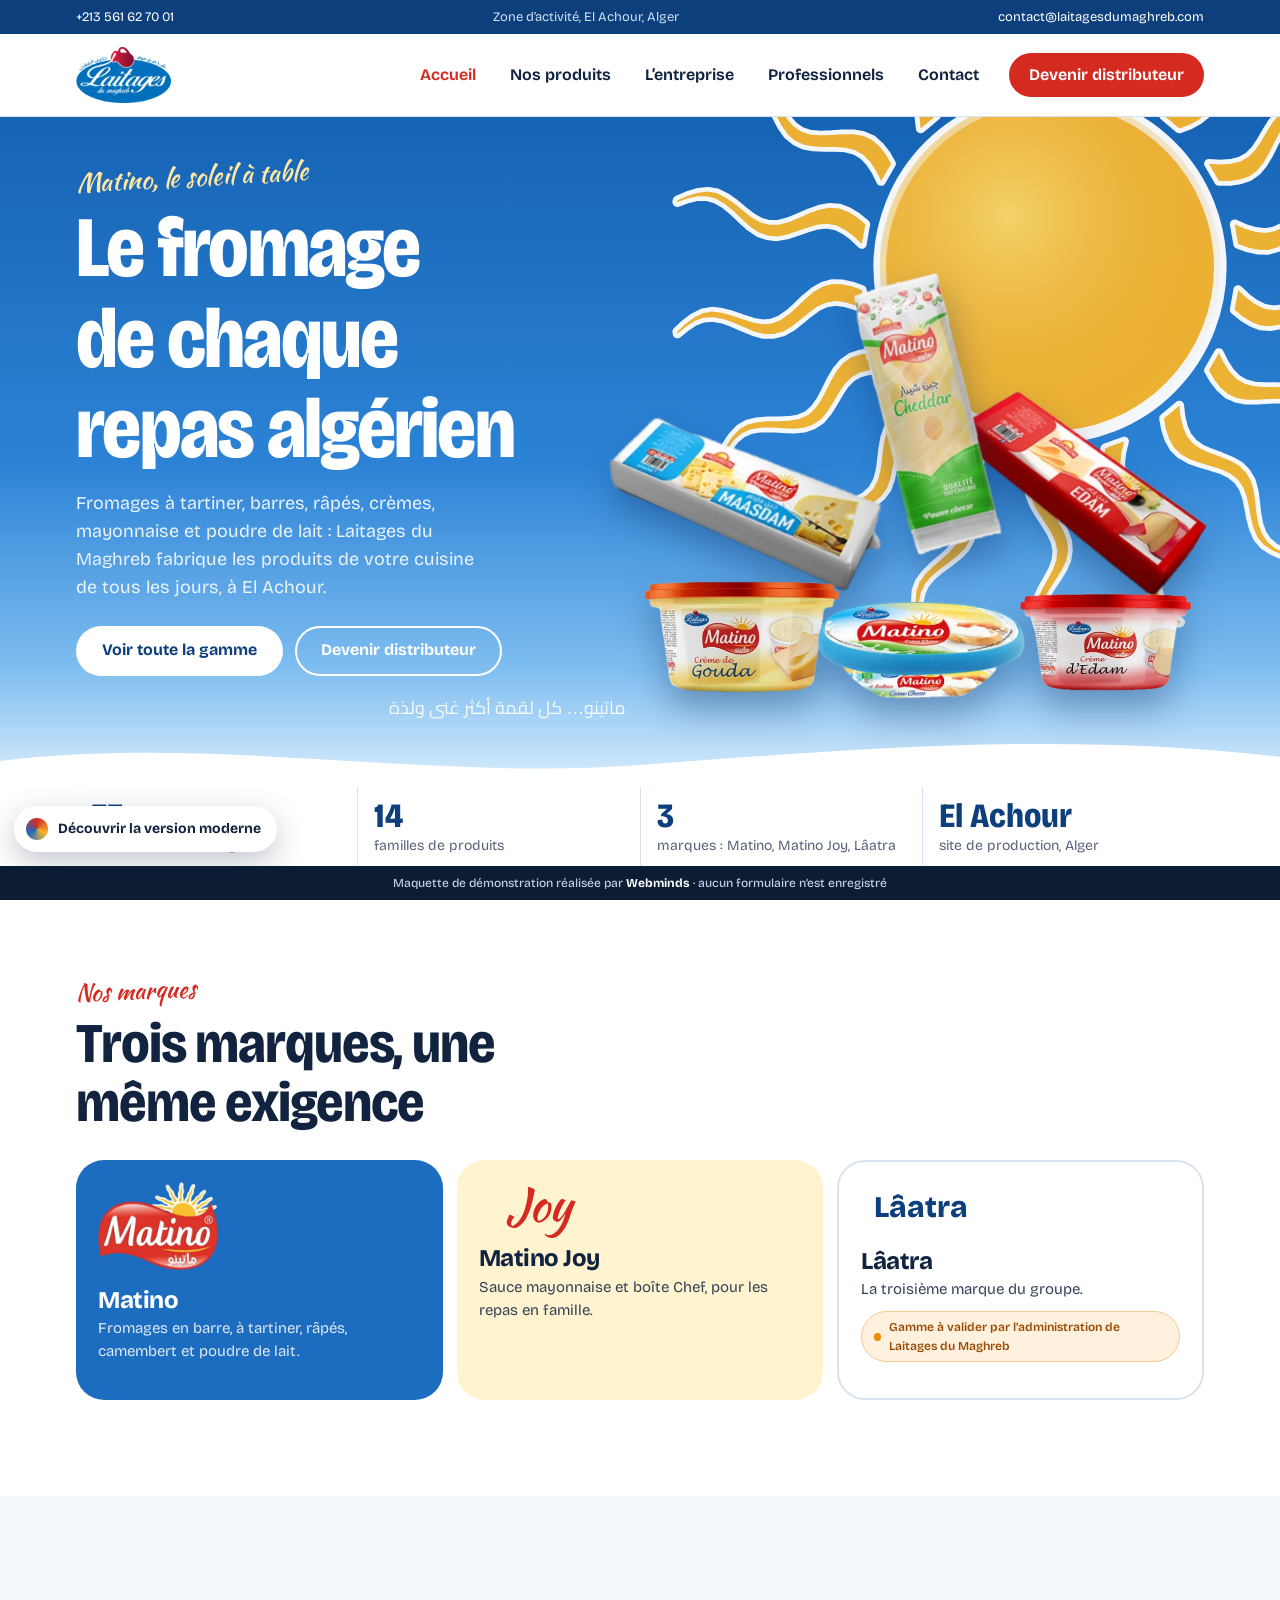
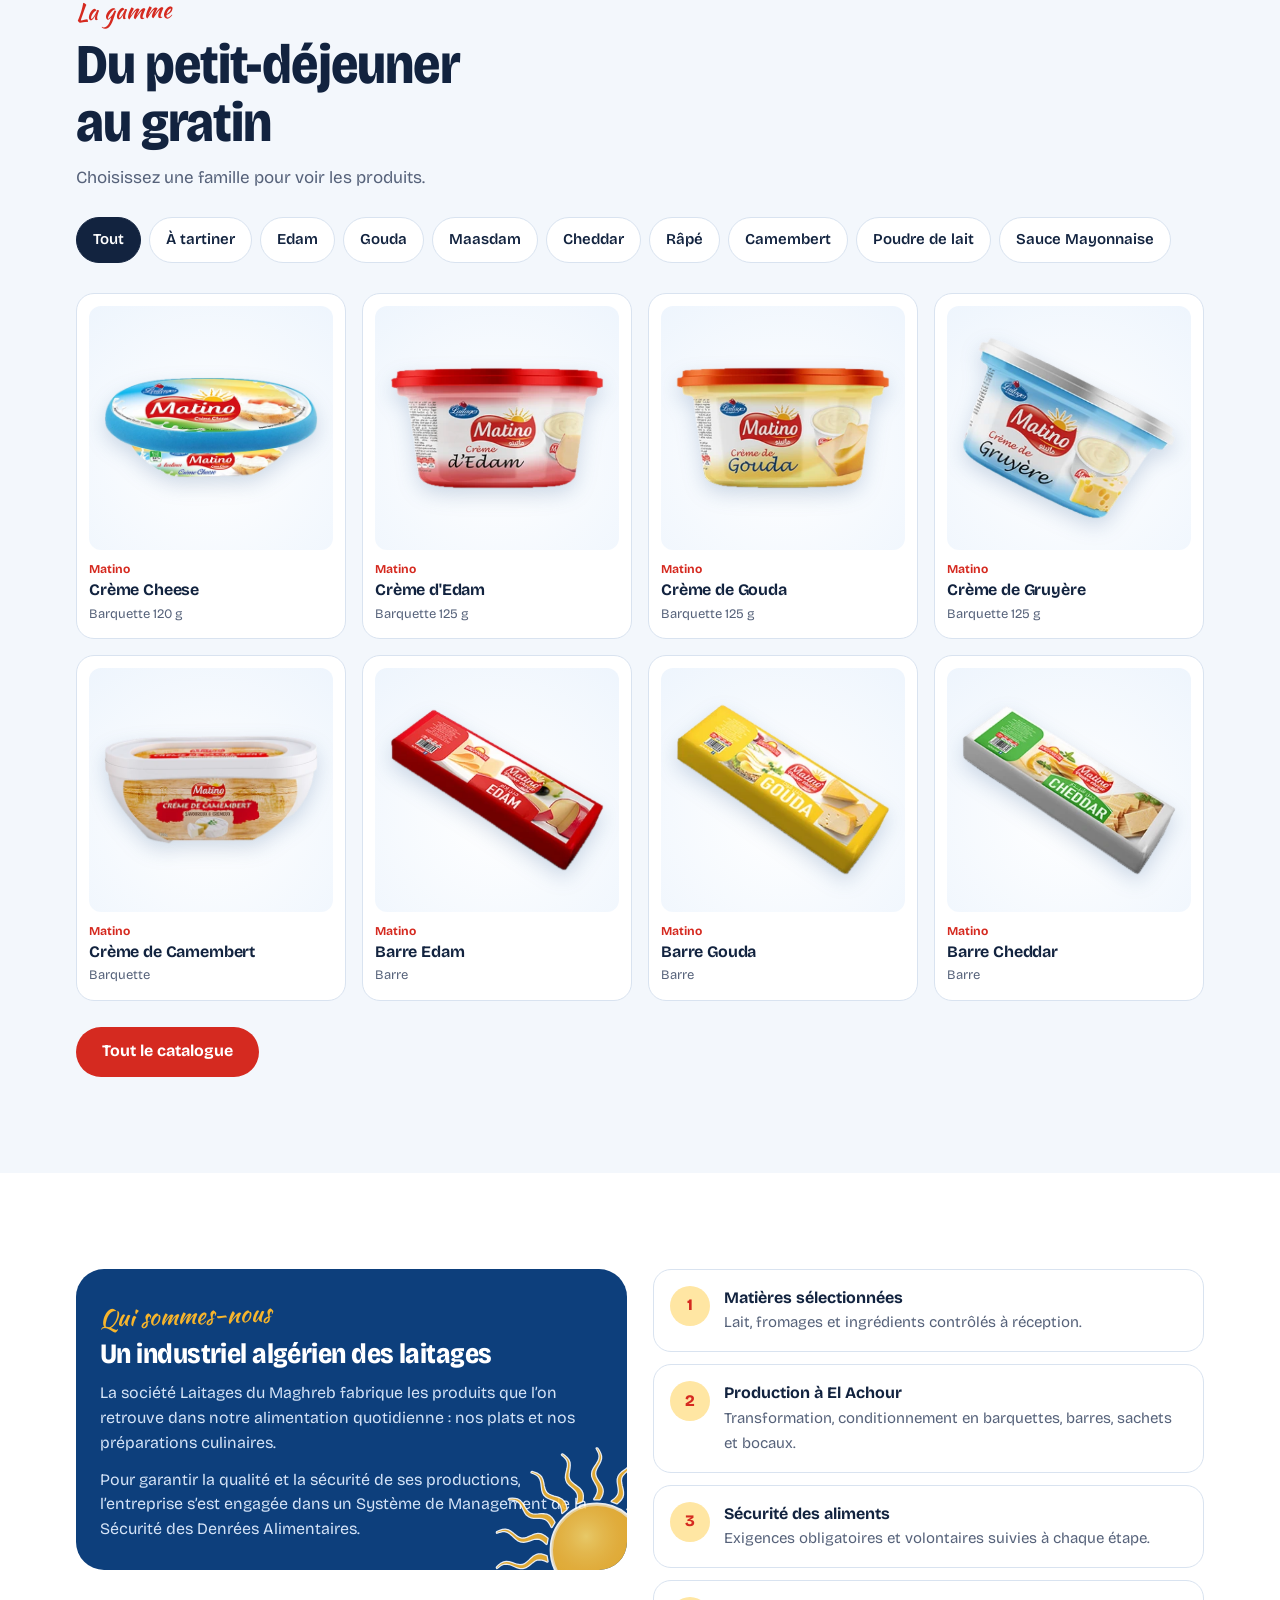
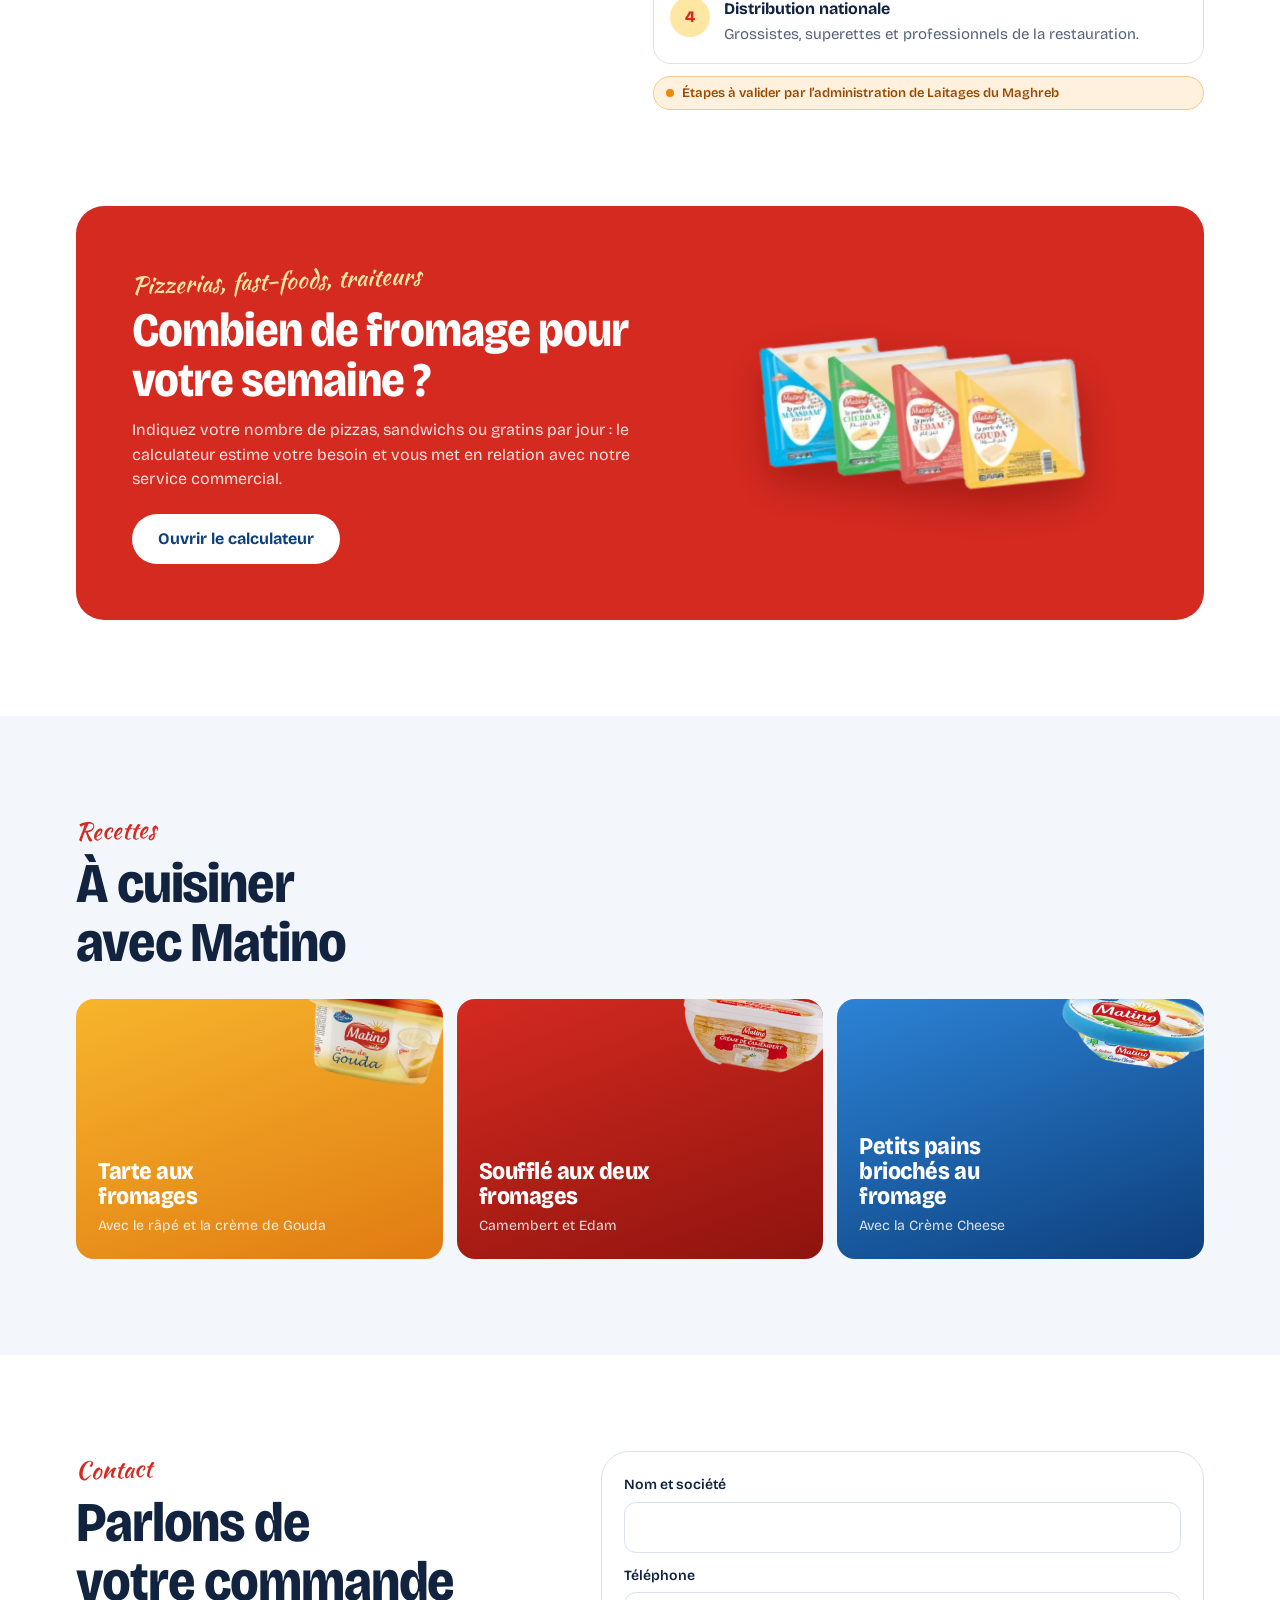
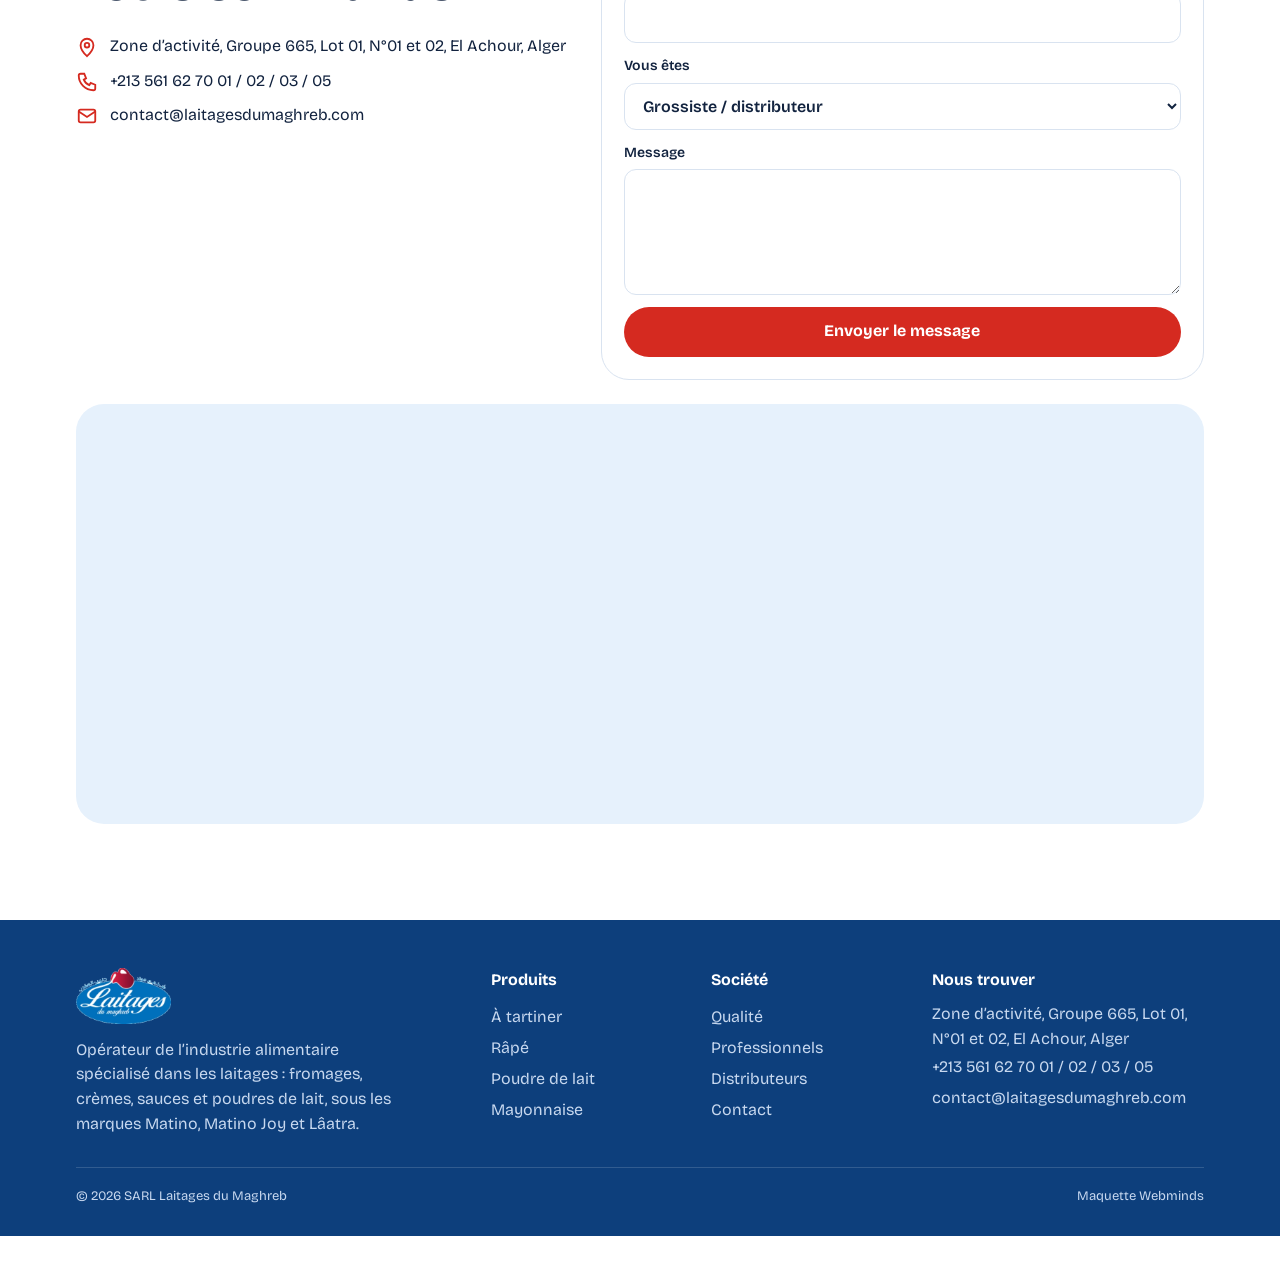
==== index.html @ 7977e9b6 "Maquette Laitages du Maghreb : version corporate (5 pages) et version moderne (pizza interactive)" ====
<!doctype html>
<html lang="fr" data-version="corporate" data-base="">
<head>
<meta charset="utf-8">
<meta name="viewport" content="width=device-width, initial-scale=1, viewport-fit=cover">
<meta name="robots" content="noindex, nofollow">
<title>Laitages du Maghreb · Fromages et laitages Matino</title>
<meta name="description" content="Laitages du Maghreb, fabricant algérien de fromages, crèmes, sauces et poudres de lait sous les marques Matino et Matino Joy.">
<link rel="icon" href="img/logo-laitages.webp">
<link rel="preload" href="fonts/bricolage.woff2" as="font" type="font/woff2" crossorigin>
<link rel="stylesheet" href="css/style.css">
</head>
<body>
<div class="ldm-top"><div class="ldm-wrap"><a href="tel:+213561627001">+213 561 62 70 01</a><span class="hide-s">Zone d’activité, El Achour, Alger</span><a href="mailto:contact@laitagesdumaghreb.com">contact@laitagesdumaghreb.com</a></div></div>
<header class="ldm-head"><div class="ldm-wrap">
<a class="ldm-logo" href="index.html" aria-label="Laitages du Maghreb, accueil"><img src="img/logo-laitages.webp" alt="Laitages du Maghreb" width="270" height="160"></a>
<nav class="ldm-nav" data-nav aria-label="Navigation principale">
<a href="index.html">Accueil</a><a href="produits.html">Nos produits</a><a href="index.html#qualite">L’entreprise</a><a href="professionnels.html">Professionnels</a><a href="contact.html">Contact</a>
<a class="ldm-btn ldm-btn--red" href="professionnels.html#distributeur">Devenir distributeur</a>
</nav>
<button class="ldm-burger" data-burger aria-label="Menu" aria-expanded="false"><span></span></button>
</div></header>
<main>

<section class="ldm-hero">
<img class="ldm-hero-sun" src="img/sun.svg" alt="" aria-hidden="true">
<div class="ldm-wrap">
<div>
<span class="ldm-hero-kicker">Matino, le soleil à table</span>
<h1>Le fromage de chaque repas algérien</h1>
<p class="ldm-hero-lead">Fromages à tartiner, barres, râpés, crèmes, mayonnaise et poudre de lait : Laitages du Maghreb fabrique les produits de votre cuisine de tous les jours, à El Achour.</p>
<div class="ldm-hero-ctas"><a class="ldm-btn ldm-btn--white" href="produits.html">Voir toute la gamme</a><a class="ldm-btn ldm-btn--ghost" href="professionnels.html#distributeur">Devenir distributeur</a></div>
<p class="ldm-hero-ar ar">ماتينو… كل لقمة أكثر غنى ولذة</p>
</div>
<div class="ldm-stage" aria-hidden="true">
<img class="s1" src="img/p/barre-maasdam.webp" alt="">
<img class="s2" src="img/p/barre-edam.webp" alt="">
<img class="s6" src="img/p/cheddar-pm.webp" alt="">
<img class="s3" src="img/p/creme-gouda.webp" alt="">
<img class="s4" src="img/p/creme-cheese.webp" alt="">
<img class="s5" src="img/p/creme-edam.webp" alt="">
</div>
</div>
<svg class="ldm-hero-wave" viewBox="0 0 1440 46" preserveAspectRatio="none" aria-hidden="true"><path d="M0 46V20C240 -6 480 40 720 24s480-34 720-8v30z" fill="#fff"/></svg>
</section>

<section class="ldm-wrap">
<div class="ldm-facts">
<div><b>73</b><span>références au catalogue</span></div>
<div><b>14</b><span>familles de produits</span></div>
<div><b>3</b><span>marques : Matino, Matino Joy, Lâatra</span></div>
<div><b>El Achour</b><span>site de production, Alger</span></div>
</div>
</section>

<section class="ldm-sec">
<div class="ldm-wrap">
<span class="ldm-sig">Nos marques</span>
<h2 class="ldm-h2">Trois marques, une même exigence</h2>
<div class="ldm-brands">
<a class="ldm-brand ldm-brand--matino" href="produits.html?b=Matino"><img src="img/logo-matino.webp" alt="Matino"><div><h3>Matino</h3><p>Fromages en barre, à tartiner, râpés, camembert et poudre de lait.</p></div></a>
<a class="ldm-brand ldm-brand--joy" href="produits.html?b=Matino Joy"><span class="joy">Joy</span><div><h3>Matino Joy</h3><p>Sauce mayonnaise et boîte Chef, pour les repas en famille.</p></div></a>
<a class="ldm-brand ldm-brand--laatra" href="produits.html"><span class="la">Lâatra</span><div><h3>Lâatra</h3><p>La troisième marque du groupe.</p><span class="ldm-tovalidate">Gamme à valider par l’administration de Laitages du Maghreb</span></div></a>
</div>
</div>
</section>

<section class="ldm-sec ldm-sec--wash">
<div class="ldm-wrap">
<span class="ldm-sig">La gamme</span>
<h2 class="ldm-h2">Du petit-déjeuner au gratin</h2>
<p class="ldm-sub">Choisissez une famille pour voir les produits.</p>
<div class="ldm-chips" id="homeChips" role="group" aria-label="Familles"></div>
<div class="ldm-grid" id="homeGrid"></div>
<p style="margin-top:26px"><a class="ldm-btn ldm-btn--red" href="produits.html">Tout le catalogue</a></p>
</div>
</section>

<section class="ldm-sec" id="qualite">
<div class="ldm-wrap ldm-quality">
<div class="ldm-quality-card">
<img class="sun" src="img/sun.svg" alt="" aria-hidden="true">
<span class="ldm-sig" style="color:var(--sun)">Qui sommes-nous</span>
<h3>Un industriel algérien des laitages</h3>
<p>La société Laitages du Maghreb fabrique les produits que l’on retrouve dans notre alimentation quotidienne : nos plats et nos préparations culinaires.</p>
<p>Pour garantir la qualité et la sécurité de ses productions, l’entreprise s’est engagée dans un Système de Management de la Sécurité des Denrées Alimentaires.</p>
</div>
<div class="ldm-steps">
<div class="ldm-step"><i>1</i><div><b>Matières sélectionnées</b><span>Lait, fromages et ingrédients contrôlés à réception.</span></div></div>
<div class="ldm-step"><i>2</i><div><b>Production à El Achour</b><span>Transformation, conditionnement en barquettes, barres, sachets et bocaux.</span></div></div>
<div class="ldm-step"><i>3</i><div><b>Sécurité des aliments</b><span>Exigences obligatoires et volontaires suivies à chaque étape.</span></div></div>
<div class="ldm-step"><i>4</i><div><b>Distribution nationale</b><span>Grossistes, superettes et professionnels de la restauration.</span></div></div>
<span class="ldm-tovalidate">Étapes à valider par l’administration de Laitages du Maghreb</span>
</div>
</div>
</section>

<section class="ldm-sec" style="padding-top:0">
<div class="ldm-wrap">
<div class="ldm-pro">
<div>
<span class="ldm-sig" style="color:var(--sun-soft)">Pizzerias, fast-foods, traiteurs</span>
<h2>Combien de fromage pour votre semaine ?</h2>
<p style="margin-top:12px">Indiquez votre nombre de pizzas, sandwichs ou gratins par jour : le calculateur estime votre besoin et vous met en relation avec notre service commercial.</p>
<p style="margin-top:22px"><a class="ldm-btn ldm-btn--white" href="professionnels.html">Ouvrir le calculateur</a></p>
</div>
<img class="ldm-pro-img" src="img/p/barres-pack.webp" alt="Barres de fromage Matino Edam, Maasdam, Gouda, Cheddar">
</div>
</div>
</section>

<section class="ldm-sec ldm-sec--wash">
<div class="ldm-wrap">
<span class="ldm-sig">Recettes</span>
<h2 class="ldm-h2">À cuisiner avec Matino</h2>
<div class="ldm-recipes">
<a class="ldm-recipe" href="produits.html?f=Râpé"><img src="img/p/creme-gouda.webp" alt=""><h3>Tarte aux fromages</h3><span>Avec le râpé et la crème de Gouda</span></a>
<a class="ldm-recipe" href="produits.html?f=Camembert"><img src="img/p/camembert.webp" alt=""><h3>Soufflé aux deux fromages</h3><span>Camembert et Edam</span></a>
<a class="ldm-recipe" href="produits.html?f=À tartiner"><img src="img/p/creme-cheese.webp" alt=""><h3>Petits pains briochés au fromage</h3><span>Avec la Crème Cheese</span></a>
</div>
</div>
</section>

<section class="ldm-sec">
<div class="ldm-wrap ldm-contact">
<div>
<span class="ldm-sig">Contact</span>
<h2 class="ldm-h2">Parlons de votre commande</h2>
<div class="ldm-info" style="margin-top:22px">
<p><svg viewBox="0 0 24 24" fill="none" stroke="currentColor" stroke-width="2"><path d="M12 22s7-6.5 7-12a7 7 0 0 0-14 0c0 5.5 7 12 7 12z"/><circle cx="12" cy="10" r="2.5"/></svg>Zone d’activité, Groupe 665, Lot 01, N°01 et 02, El Achour, Alger</p>
<a href="tel:+213561627001"><svg viewBox="0 0 24 24" fill="none" stroke="currentColor" stroke-width="2"><path d="M5 3h4l2 5-2.5 1.5a11 11 0 0 0 6 6L16 13l5 2v4a2 2 0 0 1-2 2A16 16 0 0 1 3 5a2 2 0 0 1 2-2"/></svg>+213 561 62 70 01 / 02 / 03 / 05</a>
<a href="mailto:contact@laitagesdumaghreb.com"><svg viewBox="0 0 24 24" fill="none" stroke="currentColor" stroke-width="2"><rect x="3" y="5" width="18" height="14" rx="2"/><path d="m3 7 9 6 9-6"/></svg>contact@laitagesdumaghreb.com</a>
</div>
</div>
<form class="ldm-form" data-fake>
<label>Nom et société<input required name="n" autocomplete="name"></label>
<label>Téléphone<input required name="t" type="tel" inputmode="tel"></label>
<label>Vous êtes<select name="p"><option>Grossiste / distributeur</option><option>Restaurant, pizzeria, traiteur</option><option>Superette</option><option>Particulier</option></select></label>
<label>Message<textarea name="m" rows="4"></textarea></label>
<button class="ldm-btn ldm-btn--red" type="submit">Envoyer le message</button>
</form>
</div>
<div class="ldm-wrap"><iframe class="ldm-map" title="Carte : Laitages du Maghreb, El Achour" loading="lazy" src="https://maps.google.com/maps?q=SARL%20Laitage%20du%20Maghreb%20El%20Achour&t=m&z=15&output=embed"></iframe></div>
</section>
</main>
<footer class="ldm-foot"><div class="ldm-wrap">
<div class="ldm-foot-grid">
<div><img src="img/logo-laitages.webp" alt="Laitages du Maghreb"><p style="margin-top:14px;max-width:34ch">Opérateur de l’industrie alimentaire spécialisé dans les laitages : fromages, crèmes, sauces et poudres de lait, sous les marques Matino, Matino Joy et Lâatra.</p></div>
<div><h4>Produits</h4><a href="produits.html?f=À tartiner">À tartiner</a><a href="produits.html?f=Râpé">Râpé</a><a href="produits.html?f=Poudre de lait">Poudre de lait</a><a href="produits.html?f=Sauce Mayonnaise">Mayonnaise</a></div>
<div><h4>Société</h4><a href="index.html#qualite">Qualité</a><a href="professionnels.html">Professionnels</a><a href="professionnels.html#distributeur">Distributeurs</a><a href="contact.html">Contact</a></div>
<div><h4>Nous trouver</h4><p>Zone d’activité, Groupe 665, Lot 01, N°01 et 02, El Achour, Alger</p><a href="tel:+213561627001">+213 561 62 70 01 / 02 / 03 / 05</a><a href="mailto:contact@laitagesdumaghreb.com">contact@laitagesdumaghreb.com</a></div>
</div>
<div class="ldm-foot-bottom"><span>© 2026 SARL Laitages du Maghreb</span><span>Maquette Webminds</span></div>
</div></footer>
<script src="js/common.js"></script>
<script src="js/data.js"></script>
<script>
window.LDM_card=function(p){
  var a=document.createElement('a');a.className='ldm-card';a.href='produit.html?id='+p.id;
  a.innerHTML='<div class="ldm-card-img" data-pimg="'+p.name+'"><img loading="lazy" alt="'+p.name+'" src="'+p.img+'"'+(p.remote?' class="is-remote" onerror="LDM_imgFallback(this)"':'')+'></div><div class="ldm-card-brand">'+p.brand+'</div><h3>'+p.name+'</h3><div class="ldm-card-fmt">'+p.format+'</div>';
  return a;
};
</script>
<script>
(function(){
  var fams=['Tout','À tartiner','Edam','Gouda','Maasdam','Cheddar','Râpé','Camembert','Poudre de lait','Sauce Mayonnaise'];
  var chips=document.getElementById('homeChips'),grid=document.getElementById('homeGrid');
  function render(f){
    grid.innerHTML='';
    LDM_PRODUCTS.filter(function(p){return f==='Tout'?!p.remote:p.cat===f;}).slice(0,8).forEach(function(p){grid.appendChild(LDM_card(p));});
    chips.querySelectorAll('button').forEach(function(b){b.setAttribute('aria-pressed',b.dataset.f===f?'true':'false');});
  }
  fams.forEach(function(f){var b=document.createElement('button');b.className='ldm-chip';b.dataset.f=f;b.textContent=f;b.onclick=function(){render(f);};chips.appendChild(b);});
  render('Tout');
})();
</script>
</body>
</html>
---- css/style.css ----
@font-face{font-family:'Bricolage';src:url(../fonts/bricolage.woff2) format('woff2');font-weight:200 800;font-stretch:75% 100%;font-display:swap}
@font-face{font-family:'Kaushan';src:url(../fonts/kaushan.woff2) format('woff2');font-display:swap}
@font-face{font-family:'Cairo';src:url(../fonts/cairo.woff2) format('woff2');font-weight:200 1000;font-display:swap}

:root{
  --red:#D52A20; --red-deep:#A8160F;
  --sun:#F7B52C; --sun-soft:#FFE6A3;
  --sky:#1C6CC0; --sky-deep:#0D3F7C; --sky-pale:#E6F1FC;
  --ink:#12233F; --muted:#56627A; --line:#D9E3F0;
  --milk:#FFFFFF; --wash:#F3F7FC;
  --r-s:10px; --r-m:18px; --r-l:28px;
  --font:'Bricolage', system-ui, -apple-system, 'Segoe UI', Roboto, sans-serif;
  --script:'Kaushan', 'Brush Script MT', cursive;
  --ar:'Cairo', 'Geeza Pro', 'Segoe UI', sans-serif;
  --demo-h:34px;
}
*,*::before,*::after{box-sizing:border-box}
html{-webkit-text-size-adjust:100%;scroll-behavior:smooth;overflow-x:hidden}
body{overflow-x:hidden}
body{margin:0;font-family:var(--font);color:var(--ink);background:var(--milk);font-size:16px;line-height:1.55;padding-bottom:var(--demo-h)}
body.ldm-lock{overflow:hidden}
img{max-width:100%;display:block}
a{color:inherit}
h1,h2,h3{line-height:1.05;margin:0;font-weight:760;letter-spacing:-.02em}
p{margin:0}
:focus-visible{outline:3px solid var(--sun);outline-offset:3px;border-radius:4px}
.ldm-wrap{width:100%;max-width:1200px;margin:0 auto;padding:0 20px}
.ar{font-family:var(--ar);direction:rtl}

/* ---------- Barre haute + en-tête ---------- */
.ldm-top{background:var(--sky-deep);color:#cfe0f6;font-size:13px}
.ldm-top .ldm-wrap{display:flex;gap:18px;justify-content:space-between;padding-top:7px;padding-bottom:7px}
.ldm-top a{text-decoration:none;color:#fff}
.ldm-top .hide-s{display:none}
.ldm-head{position:sticky;top:0;z-index:40;background:rgba(255,255,255,.94);backdrop-filter:saturate(1.4) blur(10px);-webkit-backdrop-filter:saturate(1.4) blur(10px);border-bottom:1px solid var(--line)}
.ldm-head .ldm-wrap{display:flex;align-items:center;justify-content:space-between;height:68px}
.ldm-logo img{height:46px;width:auto}
.ldm-burger{width:44px;height:44px;border:0;background:var(--sky-pale);border-radius:12px;display:grid;place-items:center;cursor:pointer}
.ldm-burger span{display:block;width:20px;height:2px;background:var(--sky-deep);box-shadow:0 6px 0 var(--sky-deep),0 -6px 0 var(--sky-deep)}
.ldm-nav{position:fixed;inset:68px 0 0 0;background:#fff;display:flex;flex-direction:column;padding:24px 20px;gap:4px;transform:translateX(100%);visibility:hidden;transition:transform .3s ease,visibility 0s .3s;z-index:39}
.ldm-nav.is-open{transform:none;visibility:visible;transition:transform .3s ease}
.ldm-nav a{text-decoration:none;font-size:22px;font-weight:650;padding:12px 4px;border-bottom:1px solid var(--line)}
.ldm-nav a[aria-current]{color:var(--red)}
.ldm-nav .ldm-btn{margin-top:18px;border:0;text-align:center}

.ldm-btn{display:inline-flex;align-items:center;justify-content:center;gap:10px;min-height:50px;padding:0 24px;border-radius:999px;font:inherit;font-weight:700;font-size:16px;text-decoration:none;cursor:pointer;border:2px solid transparent;transition:transform .15s ease, background .2s}
.ldm-btn:active{transform:scale(.97)}
.ldm-btn--red{background:var(--red);color:#fff}
.ldm-btn--red:hover{background:var(--red-deep)}
.ldm-btn--ghost{border-color:currentColor;color:inherit;background:transparent}
.ldm-btn--white{background:#fff;color:var(--sky-deep)}

/* ---------- Héro ---------- */
.ldm-hero{position:relative;overflow:hidden;color:#fff;background:linear-gradient(180deg,#1663B4 0%,#2C83D6 52%,#7DBDF0 82%,#DCEEFC 100%)}
.ldm-hero-sun{position:absolute;width:300px;height:300px;right:-120px;top:-110px;opacity:.95;animation:ldmSpin 90s linear infinite;pointer-events:none}
@keyframes ldmSpin{to{transform:rotate(360deg)}}
.ldm-hero .ldm-wrap{position:relative;padding-top:42px}
.ldm-hero-kicker{font-family:var(--script);font-size:26px;color:var(--sun-soft);transform:rotate(-3deg);display:inline-block}
.ldm-hero h1{font-size:clamp(40px,11vw,86px);font-stretch:85%;margin-top:6px;max-width:11ch;text-wrap:balance}
.ldm-hero-lead{margin-top:16px;font-size:18px;max-width:34ch;color:#EAF3FF}
.ldm-hero-ctas{display:flex;flex-wrap:wrap;gap:12px;margin-top:24px}
.ldm-hero-ar{margin-top:18px;font-size:18px;color:#fff;opacity:.9}
.ldm-stage{position:relative;height:340px;margin-top:20px}
.ldm-stage img{position:absolute;filter:drop-shadow(0 18px 18px rgba(8,40,90,.35))}
.ldm-stage .s1{width:46%;left:-2%;bottom:96px;transform:rotate(-8deg)}
.ldm-stage .s2{width:44%;right:-1%;bottom:110px;transform:rotate(6deg)}
.ldm-stage .s3{width:34%;left:3%;bottom:6px;z-index:2}
.ldm-stage .s4{width:36%;left:33%;bottom:0;z-index:3}
.ldm-stage .s5{width:30%;right:2%;bottom:8px;z-index:2}
.ldm-stage .s6{width:16%;left:44%;bottom:150px;transform:rotate(-14deg)}
.ldm-hero-wave{display:block;width:100%;height:46px;margin-top:-1px}

/* ---------- Chiffres réels ---------- */
.ldm-facts{display:grid;grid-template-columns:repeat(2,1fr);gap:1px;background:var(--line);border-radius:var(--r-m);overflow:hidden;margin-top:-6px}
.ldm-facts div{background:#fff;padding:18px 16px}
.ldm-facts b{display:block;font-size:34px;font-weight:780;color:var(--sky-deep);font-stretch:85%;line-height:1}
.ldm-facts span{font-size:14px;color:var(--muted)}

/* ---------- Sections ---------- */
.ldm-sec{padding:64px 0}
.ldm-sec--wash{background:var(--wash)}
.ldm-h2{font-size:clamp(32px,7.6vw,56px);font-stretch:88%;max-width:16ch;text-wrap:balance}
.ldm-sub{color:var(--muted);margin-top:12px;max-width:52ch;font-size:17px}
.ldm-sig{font-family:var(--script);color:var(--red);font-size:24px;display:inline-block;margin-bottom:6px;transform:rotate(-2deg)}

/* Marques */
.ldm-brands{display:grid;gap:14px;margin-top:28px}
.ldm-brand{border-radius:var(--r-l);padding:22px;display:flex;align-items:center;gap:18px;min-height:132px;text-decoration:none}
.ldm-brand img{width:120px;flex:none}
.ldm-brand h3{font-size:24px}
.ldm-brand p{font-size:15px;margin-top:4px;opacity:.85}
.ldm-brand .ldm-tovalidate{margin-top:10px;font-size:12px}
.ldm-brand--matino{background:var(--sky);color:#fff}
.ldm-brand--joy{background:#FFF3D0;color:var(--ink)}
.ldm-brand--joy .joy{font-family:var(--script);font-size:46px;color:var(--red);width:120px;text-align:center;flex:none;line-height:1}
.ldm-brand--laatra{background:#fff;border:2px solid var(--line)}
.ldm-brand--laatra .la{width:120px;flex:none;text-align:center;font-weight:800;font-size:30px;color:var(--sky-deep)}

/* Familles (chips) */
.ldm-chips{display:flex;gap:8px;overflow-x:auto;padding:4px 0 10px;margin-top:22px;scrollbar-width:none}
.ldm-chips::-webkit-scrollbar{display:none}
.ldm-chip{flex:none;border:1.5px solid var(--line);background:#fff;border-radius:999px;padding:10px 16px;font:inherit;font-size:15px;font-weight:600;color:var(--ink);cursor:pointer;white-space:nowrap}
.ldm-chip[aria-pressed=true]{background:var(--ink);border-color:var(--ink);color:#fff}

/* Cartes produits */
.ldm-grid{display:grid;grid-template-columns:repeat(2,1fr);gap:12px;margin-top:20px}
.ldm-card{position:relative;background:#fff;border-radius:var(--r-m);border:1px solid var(--line);padding:12px 12px 14px;text-decoration:none;display:flex;flex-direction:column;transition:border-color .2s, transform .2s}
.ldm-card:hover{border-color:var(--sky);transform:translateY(-2px)}
.ldm-card-img{aspect-ratio:1/1;display:grid;place-items:center;border-radius:12px;background:radial-gradient(circle at 50% 60%,#fff 0%,#EEF5FD 100%);overflow:hidden}
.ldm-card-img img{max-height:86%;max-width:88%;object-fit:contain;filter:drop-shadow(0 8px 10px rgba(13,63,124,.18))}
.ldm-card-img img.is-remote{mix-blend-mode:multiply;filter:none;max-height:100%;max-width:100%}
.ldm-card-img.is-fallback{background:linear-gradient(140deg,var(--sky) 0%,var(--sky-deep) 100%)}
.ldm-card-img.is-fallback::after{content:attr(data-pimg);color:#fff;font-weight:700;font-size:15px;padding:12px;text-align:center}
.ldm-card-brand{font-size:12px;color:var(--red);font-weight:700;margin-top:10px}
.ldm-card h3{font-size:16px;font-weight:680;letter-spacing:-.01em;line-height:1.2;margin-top:2px}
.ldm-card-fmt{font-size:13px;color:var(--muted);margin-top:4px}

/* Bande qualité */
.ldm-quality{display:grid;gap:26px}
.ldm-quality-card{background:var(--sky-deep);color:#fff;border-radius:var(--r-l);padding:28px 24px;position:relative;overflow:hidden}
.ldm-quality-card h3{font-size:28px;font-stretch:88%}
.ldm-quality-card p{margin-top:12px;color:#D4E3F7}
.ldm-quality-card .sun{position:absolute;width:220px;right:-80px;bottom:-90px;opacity:.9}
.ldm-steps{display:grid;gap:12px}
.ldm-step{display:flex;gap:14px;align-items:flex-start;padding:16px;border-radius:var(--r-m);background:#fff;border:1px solid var(--line)}
.ldm-step i{flex:none;width:40px;height:40px;border-radius:50%;background:var(--sun-soft);display:grid;place-items:center;font-style:normal;font-weight:800;color:var(--red)}
.ldm-step b{display:block}
.ldm-step span{font-size:15px;color:var(--muted)}

/* Pros */
.ldm-pro{background:var(--red);color:#fff;border-radius:var(--r-l);padding:30px 22px;display:grid;gap:22px;position:relative;overflow:hidden}
.ldm-pro h2{font-size:clamp(30px,7vw,48px);font-stretch:88%}
.ldm-pro p{color:#FFE2DF}
.ldm-pro-img{width:70%;justify-self:center;filter:drop-shadow(0 18px 20px rgba(80,0,0,.35));transform:rotate(-6deg)}

/* Recettes */
.ldm-recipes{display:grid;gap:14px;margin-top:26px}
.ldm-recipe{border-radius:var(--r-m);padding:22px;min-height:170px;display:flex;flex-direction:column;justify-content:flex-end;color:#fff;text-decoration:none;position:relative;overflow:hidden}
.ldm-recipe h3{font-size:24px;font-stretch:90%;max-width:14ch}
.ldm-recipe span{font-size:14px;opacity:.85;margin-top:6px}
.ldm-recipe:nth-child(1){background:linear-gradient(160deg,#F7B52C,#E07B12)}
.ldm-recipe:nth-child(2){background:linear-gradient(160deg,#D52A20,#8E140E)}
.ldm-recipe:nth-child(3){background:linear-gradient(160deg,#2C83D6,#0D3F7C)}
.ldm-recipe img{position:absolute;right:-10px;top:-6px;width:42%;opacity:.95;transform:rotate(10deg)}

/* Contact & pied */
.ldm-contact{display:grid;gap:22px}
.ldm-info{display:grid;gap:10px}
.ldm-info a,.ldm-info p{display:flex;gap:12px;align-items:flex-start;text-decoration:none;font-size:16px}
.ldm-info svg{flex:none;width:22px;height:22px;color:var(--red);margin-top:2px}
.ldm-form{display:grid;gap:12px;background:#fff;border:1px solid var(--line);border-radius:var(--r-l);padding:22px}
.ldm-form label{font-size:14px;font-weight:600;display:grid;gap:6px}
.ldm-form input,.ldm-form select,.ldm-form textarea{font:inherit;font-size:16px;border:1.5px solid var(--line);border-radius:12px;padding:12px 14px;background:#fff;color:var(--ink);width:100%}
.ldm-form input:focus,.ldm-form select:focus,.ldm-form textarea:focus{border-color:var(--sky);outline:none}
.ldm-ok{background:#E8F7EC;color:#17602F;border-radius:12px;padding:12px 14px;font-weight:600;font-size:15px}
.ldm-map{border:0;width:100%;height:320px;border-radius:var(--r-l);display:block;margin-top:24px;background:var(--sky-pale)}

.ldm-foot{background:var(--sky-deep);color:#C7D8EF;padding:48px 0 30px;margin-top:0}
.ldm-foot-grid{display:grid;gap:26px}
.ldm-foot img{height:56px;width:auto}
.ldm-foot h4{color:#fff;margin:0 0 10px;font-size:16px}
.ldm-foot a{text-decoration:none;display:block;padding:3px 0;color:#C7D8EF}
.ldm-foot a:hover{color:#fff}
.ldm-foot-bottom{border-top:1px solid rgba(255,255,255,.15);margin-top:30px;padding-top:18px;font-size:13px;display:flex;flex-wrap:wrap;gap:8px;justify-content:space-between}

/* Pastille "à valider" */
.ldm-tovalidate{display:inline-flex;align-items:center;gap:8px;background:#FFF1DE;color:#9A4A00;border:1px solid #F6C88E;border-radius:999px;padding:6px 12px;font-size:13px;font-weight:600}
.ldm-tovalidate::before{content:'';width:8px;height:8px;border-radius:50%;background:#F08A00}

/* Page intérieure */
.ldm-pagehead{background:linear-gradient(180deg,#1663B4,#2C83D6);color:#fff;padding:40px 0 34px;position:relative;overflow:hidden}
.ldm-pagehead h1{font-size:clamp(36px,9vw,64px);font-stretch:86%}
.ldm-pagehead p{margin-top:10px;color:#E3EEFB;max-width:46ch}
.ldm-pagehead .sun{position:absolute;width:300px;right:-110px;top:-120px;animation:ldmSpin 90s linear infinite}
.ldm-crumbs{font-size:14px;color:#CFE1F7;margin-bottom:12px}
.ldm-crumbs a{color:#fff}
.ldm-search{display:flex;gap:8px;margin-top:18px}
.ldm-search input{flex:1;font:inherit;font-size:16px;border:0;border-radius:999px;padding:14px 20px;color:var(--ink)}
.ldm-count{color:var(--muted);font-size:14px;margin-top:6px}

/* Fiche produit */
.ldm-pd{display:grid;gap:26px;padding:30px 0 60px}
.ldm-pd-visual{border-radius:var(--r-l);background:radial-gradient(circle at 50% 55%,#fff 0%,#DDEBFA 100%);aspect-ratio:1/1;display:grid;place-items:center;position:relative;overflow:hidden}
.ldm-pd-visual img{max-width:76%;max-height:76%;object-fit:contain;filter:drop-shadow(0 26px 26px rgba(13,63,124,.25));position:relative}
.ldm-pd-visual img.is-remote{mix-blend-mode:multiply;filter:none;max-width:92%;max-height:92%}
.ldm-pd-visual .sun{position:absolute;width:70%;opacity:.35;animation:ldmSpin 120s linear infinite}
.ldm-pd h1{font-size:clamp(32px,8vw,54px);font-stretch:88%}
.ldm-pd-meta{display:flex;flex-wrap:wrap;gap:8px;margin-top:14px}
.ldm-tag{border-radius:999px;padding:6px 12px;font-size:14px;font-weight:600;background:var(--sky-pale);color:var(--sky-deep)}
.ldm-tag--red{background:#FDE5E3;color:var(--red-deep)}
.ldm-pd-uses{display:grid;grid-template-columns:repeat(2,1fr);gap:10px;margin-top:20px}
.ldm-pd-uses div{border:1px solid var(--line);border-radius:14px;padding:14px;font-weight:650}
.ldm-pd-table{width:100%;border-collapse:collapse;margin-top:22px;font-size:15px}
.ldm-pd-table td{padding:12px 0;border-bottom:1px solid var(--line)}
.ldm-pd-table td:first-child{color:var(--muted);width:44%}

/* Calculateur */
.ldm-calc{background:#fff;border-radius:var(--r-l);border:1px solid var(--line);padding:24px;display:grid;gap:16px}
.ldm-calc output{display:block;font-size:44px;font-weight:780;color:var(--red);font-stretch:85%;line-height:1}
.ldm-calc input[type=range]{width:100%;accent-color:var(--red)}
.ldm-seg{display:flex;gap:6px;flex-wrap:wrap}
.ldm-seg button{font:inherit;border:1.5px solid var(--line);background:#fff;border-radius:999px;padding:9px 14px;cursor:pointer;font-weight:600;color:var(--ink)}
.ldm-seg button[aria-pressed=true]{background:var(--sky-deep);color:#fff;border-color:var(--sky-deep)}
.ldm-note{font-size:13px;color:var(--muted)}

/* Bandeau démo + pastille */
.ldm-demo{position:fixed;left:0;right:0;bottom:0;z-index:90;height:var(--demo-h);display:flex;align-items:center;justify-content:center;background:#0B1C33;color:#BFD0E6;font:500 12px/1.2 var(--font);padding:0 10px;text-align:center}
.ldm-demo b{color:#fff}
.ldm-switch{position:fixed;left:14px;bottom:calc(var(--demo-h) + 14px);z-index:91;display:inline-flex;align-items:center;gap:10px;background:#fff;color:var(--ink);text-decoration:none;font:700 14px/1 var(--font);padding:12px 16px 12px 12px;border-radius:999px;box-shadow:0 10px 30px rgba(10,30,60,.25);animation:ldmBob 3s ease-in-out infinite}
.ldm-switch-dot{width:22px;height:22px;border-radius:50%;background:conic-gradient(var(--red),var(--sun),var(--sky),var(--red));animation:ldmSpin 4s linear infinite}
@keyframes ldmBob{50%{transform:translateY(-4px)}}

/* ---------- Ordinateur ---------- */
@media (min-width:720px){
  .ldm-top .hide-s{display:inline}
  .ldm-grid{grid-template-columns:repeat(3,1fr);gap:16px}
  .ldm-facts{grid-template-columns:repeat(4,1fr)}
  .ldm-brands{grid-template-columns:repeat(3,1fr)}
  .ldm-brand{flex-direction:column;align-items:flex-start;min-height:240px}
  .ldm-recipes{grid-template-columns:repeat(3,1fr)}
  .ldm-recipe{min-height:260px}
  .ldm-foot-grid{grid-template-columns:2fr 1fr 1fr 1.4fr}
}
@media (min-width:1000px){
  .ldm-wrap{padding:0 36px}
  .ldm-burger{display:none}
  .ldm-head .ldm-wrap{height:82px}
  .ldm-logo img{height:56px}
  .ldm-nav{position:static;transform:none;visibility:visible;flex-direction:row;align-items:center;padding:0;gap:6px;background:none}
  .ldm-nav a{font-size:16px;border:0;padding:10px 14px;border-radius:999px}
  .ldm-nav a:hover{background:var(--sky-pale)}
  .ldm-nav .ldm-btn{margin:0 0 0 10px;padding:0 20px;min-height:44px}
  .ldm-nav .ldm-btn:hover{background:var(--red-deep)}
  .ldm-hero .ldm-wrap{display:grid;grid-template-columns:1fr 1.05fr;align-items:center;padding-top:40px;padding-bottom:20px;min-height:600px}
  .ldm-hero-sun{width:820px;height:820px;right:-180px;top:-260px}
  .ldm-stage{height:520px;margin-top:0}
  .ldm-grid{grid-template-columns:repeat(4,1fr)}
  .ldm-sec{padding:96px 0}
  .ldm-quality{grid-template-columns:1fr 1fr;align-items:start}
  .ldm-pro{grid-template-columns:1.2fr 1fr;align-items:center;padding:56px}
  .ldm-contact{grid-template-columns:1fr 1.2fr;align-items:start}
  .ldm-map{height:420px}
  .ldm-pd{grid-template-columns:1fr 1fr;align-items:start;gap:56px;padding:56px 0 90px}
  .ldm-pd-visual{position:sticky;top:110px}
  .ldm-pagehead{padding:64px 0 52px}
}
@media (prefers-reduced-motion:reduce){*{animation:none!important;transition:none!important}}
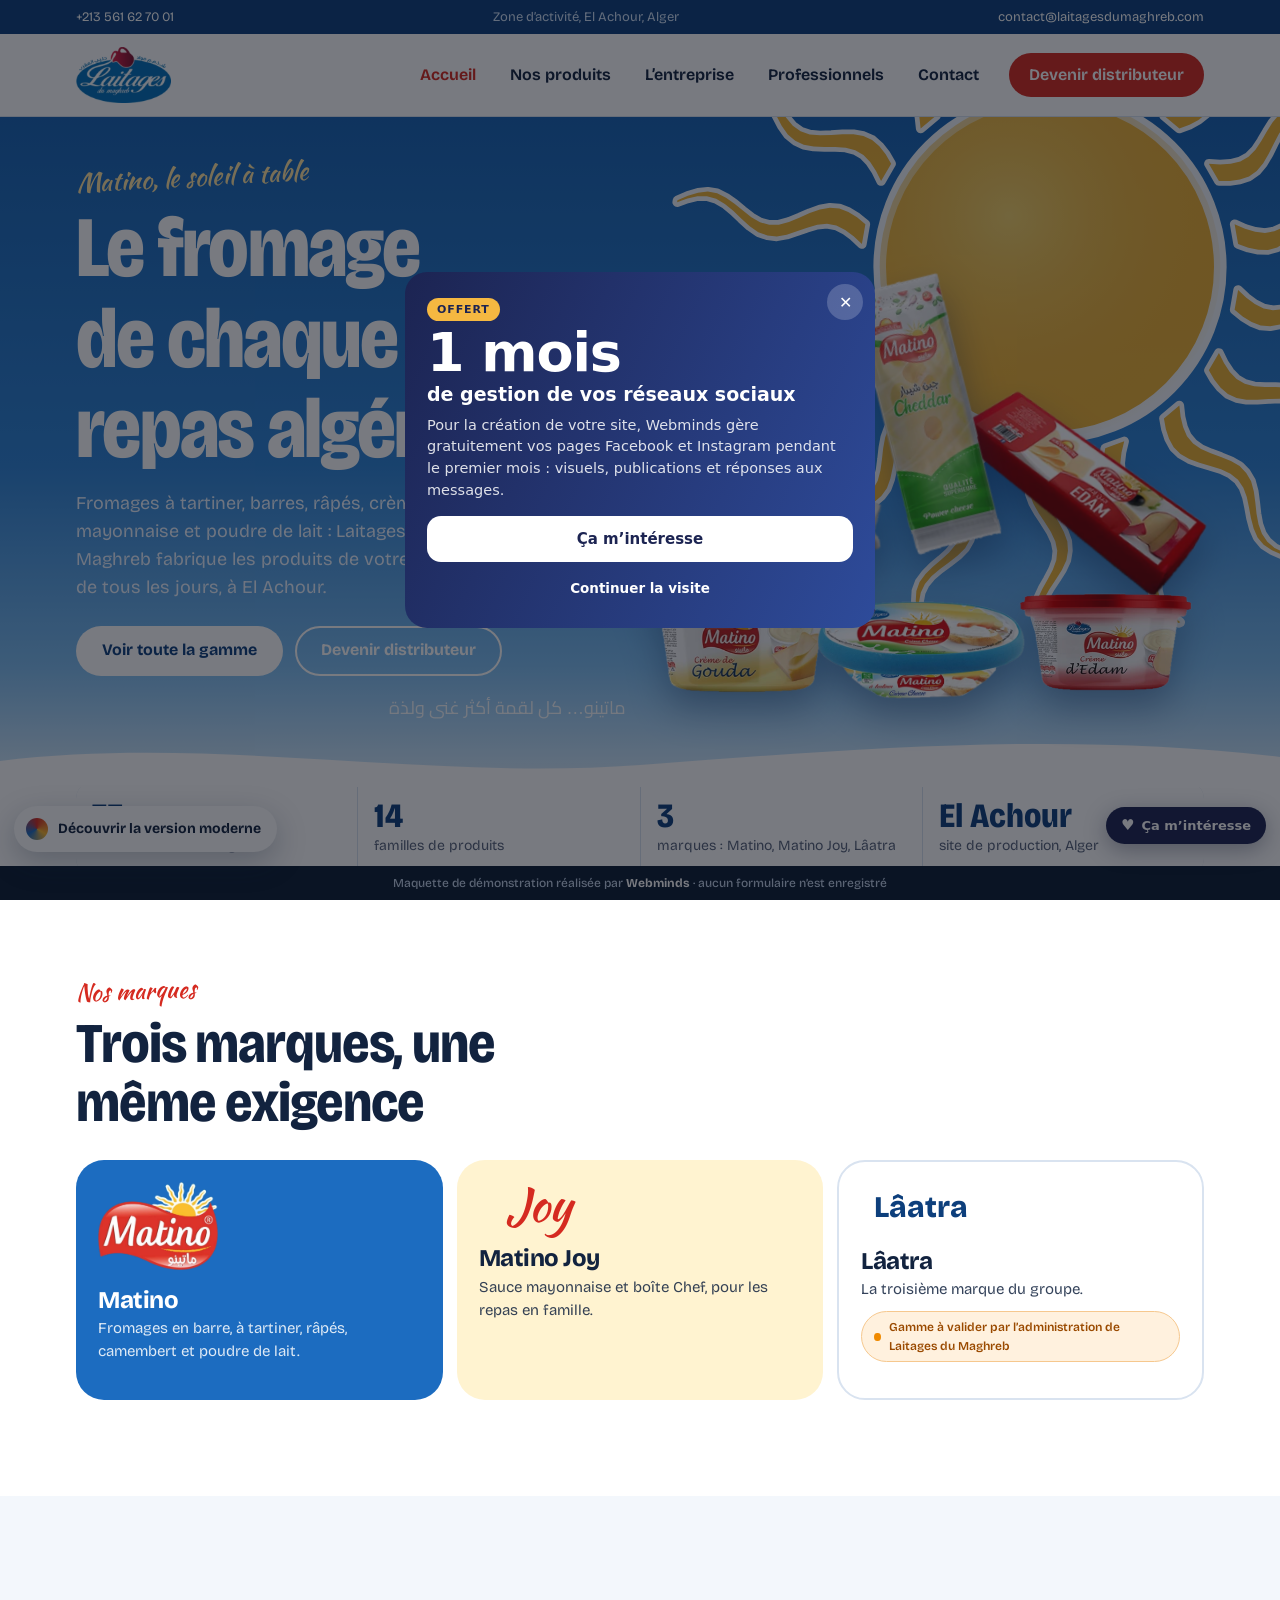
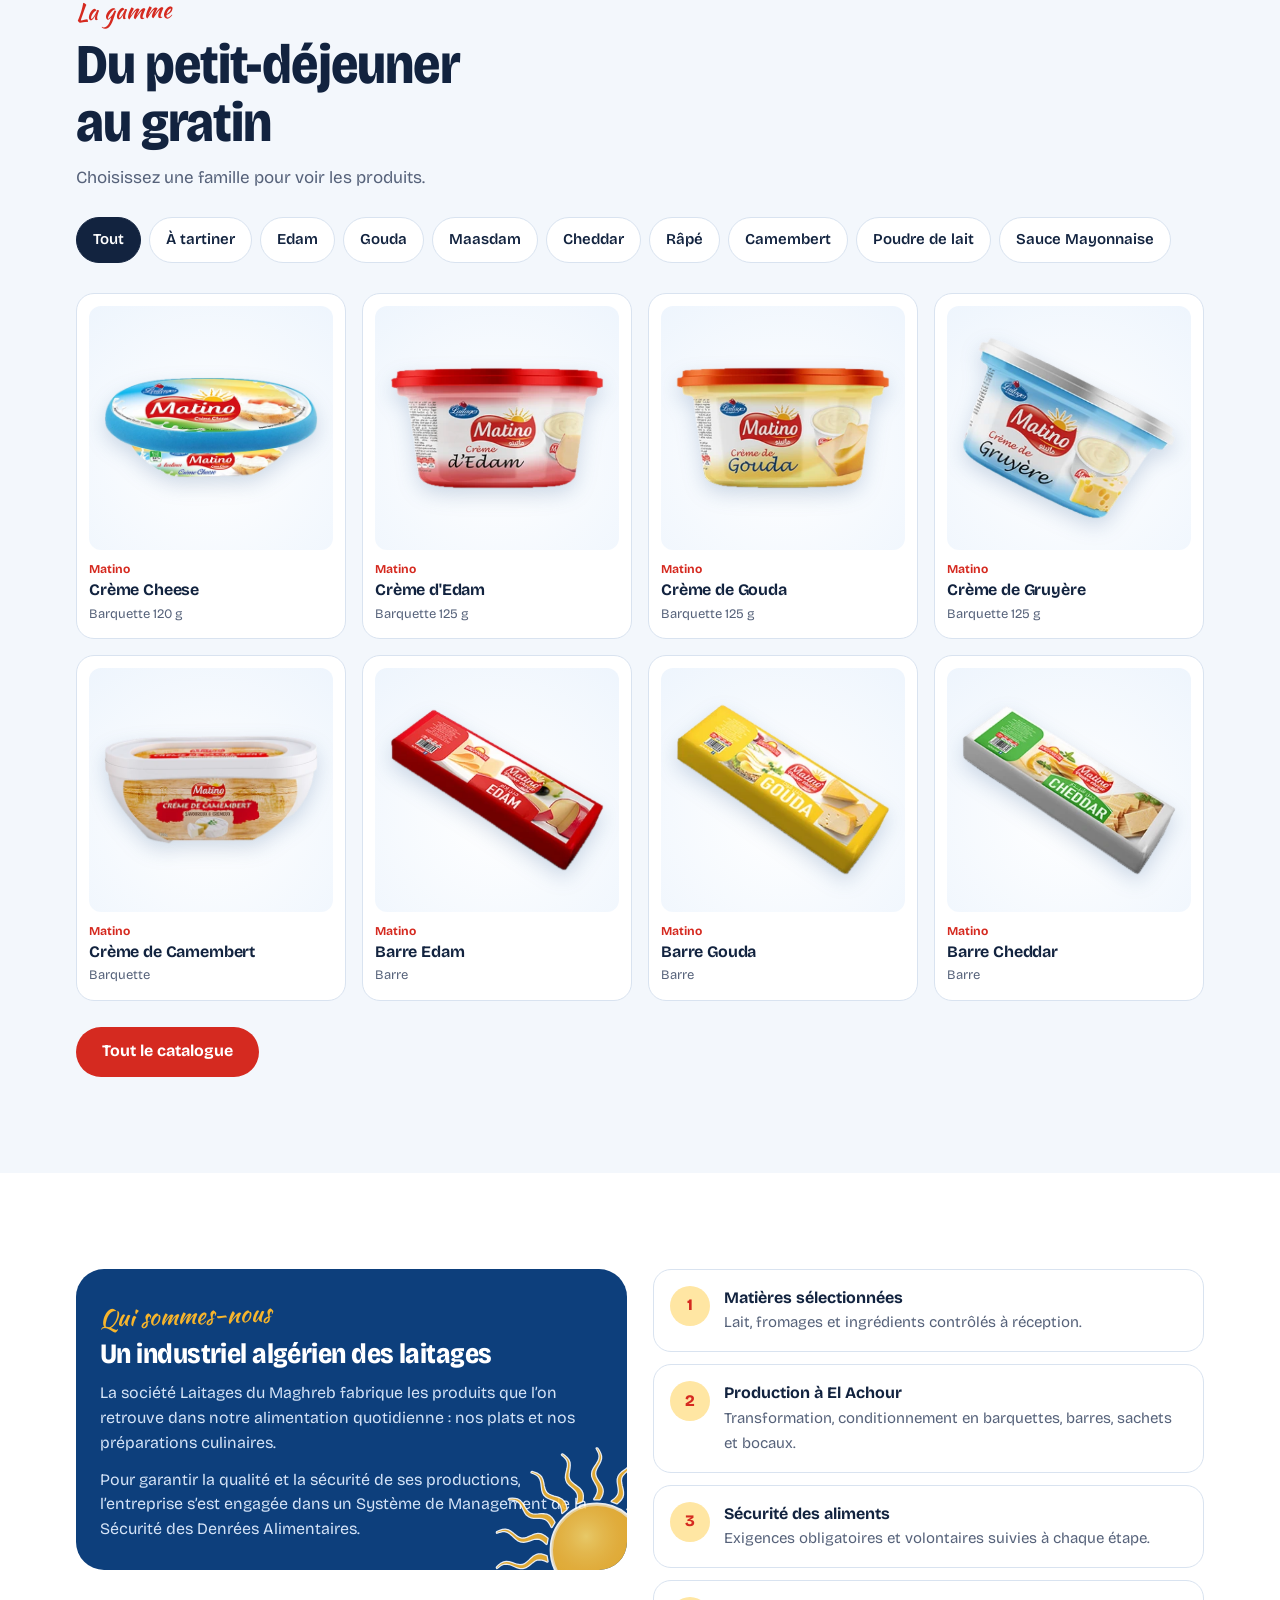
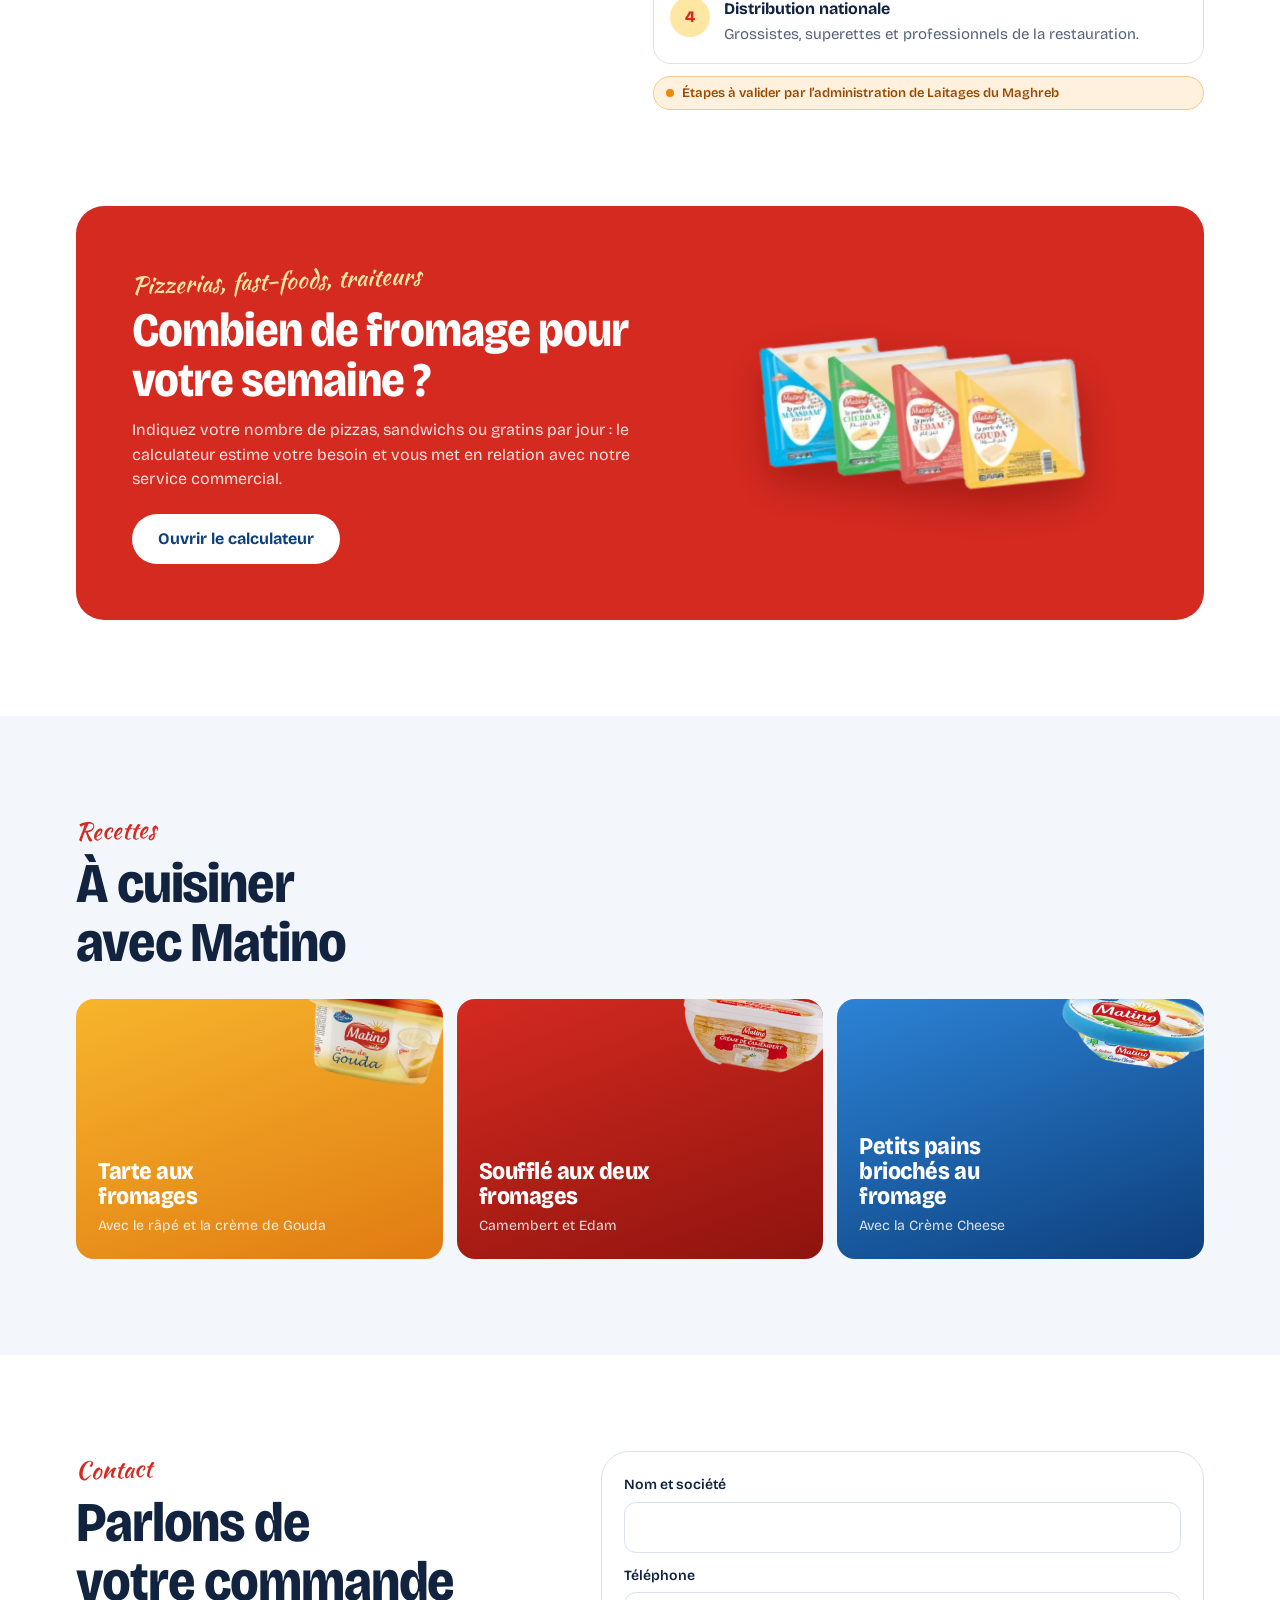
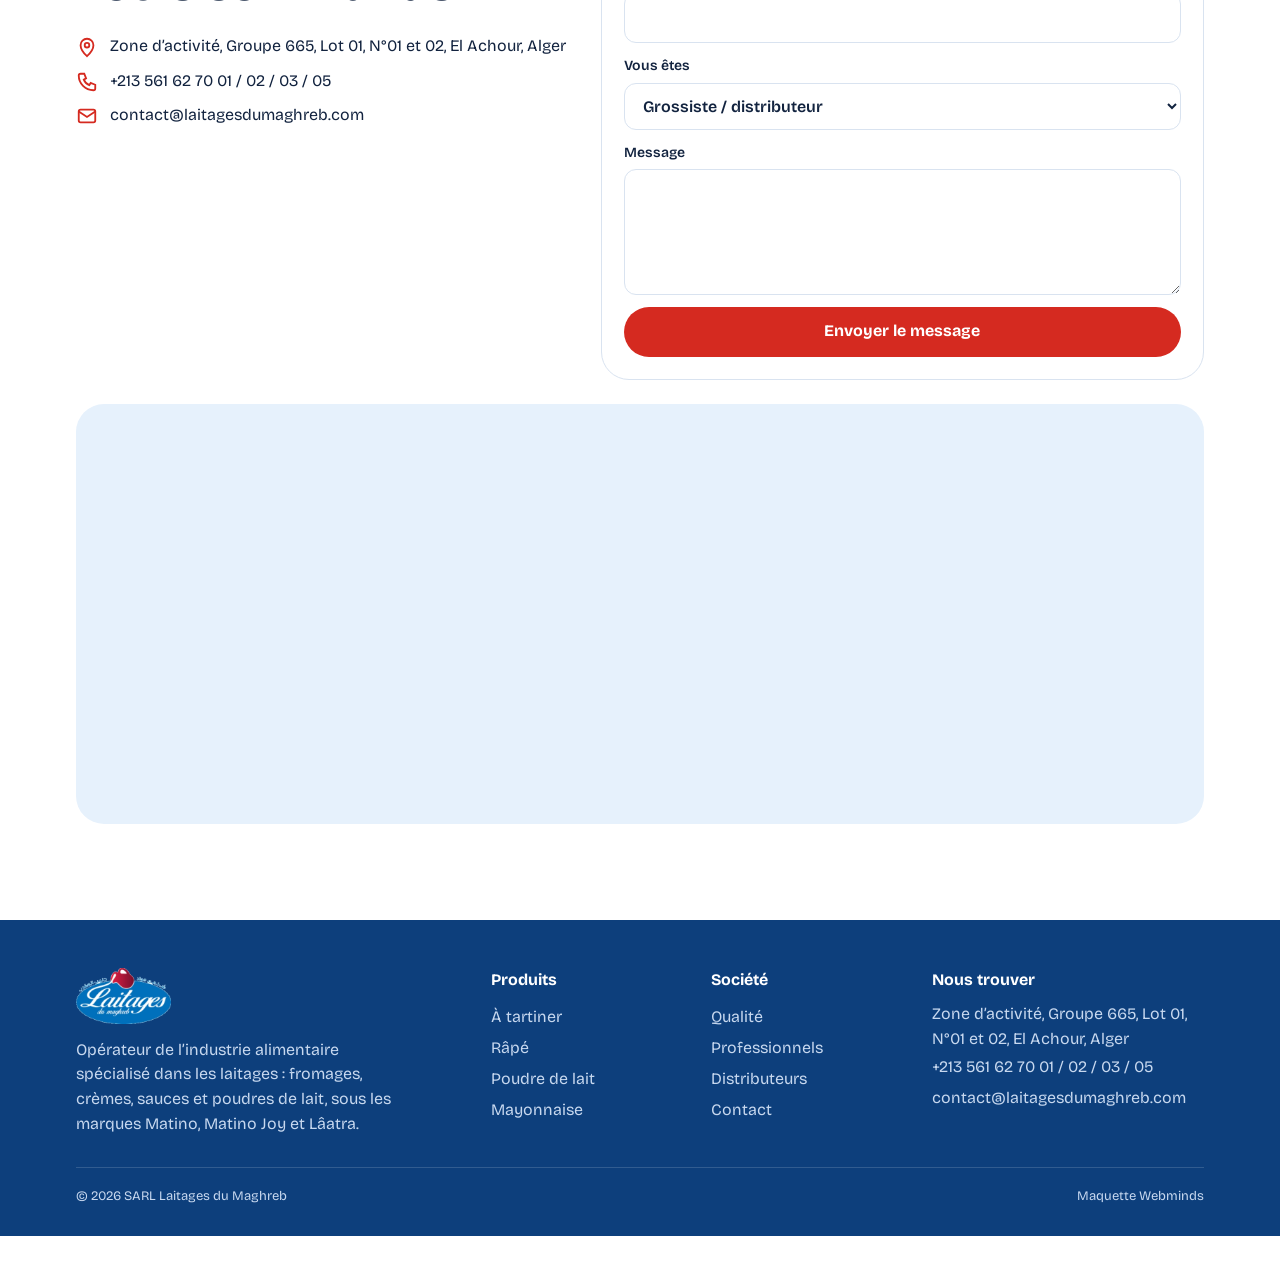
==== commit f6aaf86f: "Pop-up « 1 mois de réseaux sociaux offert » et bouton « Ça m'intéresse » (envoi WhatsApp)" ====
--- a/index.html
+++ b/index.html
@@ -173,6 +173,42 @@
   fams.forEach(function(f){var b=document.createElement('button');b.className='ldm-chip';b.dataset.f=f;b.textContent=f;b.onclick=function(){render(f);};chips.appendChild(b);});
   render('Tout');
 })();
-</script>
-</body>
+</script><script data-wml>(function(){if(window.__wmL)return;window.__wmL=1;
+var C={"p": "Laitages du Maghreb", "mail": null, "wa": "213797372452", "v": [["/", "Version corporate", "Claire et rassurante"], ["/v2/", "Version moderne", "Immersive et animée"]]};
+function ready(f){document.readyState==='loading'?document.addEventListener('DOMContentLoaded',f):f()}
+ready(function(){
+var css='.wmL-b{position:fixed;right:14px;bottom:calc(56px + env(safe-area-inset-bottom));z-index:2147483000;border:0;border-radius:999px;background:#1C2452;color:#fff;font:700 13px/1 system-ui,-apple-system,Segoe UI,Roboto,sans-serif;padding:11px 15px;box-shadow:0 6px 22px rgba(20,30,60,.35);cursor:pointer;display:flex;align-items:center;gap:7px}'
++'@media(max-width:520px){.wmL-b{bottom:calc(112px + env(safe-area-inset-bottom));font-size:12.5px;padding:10px 13px}}'
++'.wmL-m{position:fixed;inset:0;z-index:2147483001;background:rgba(10,14,25,.55);display:none;align-items:flex-end;justify-content:center;font-family:system-ui,-apple-system,Segoe UI,Roboto,sans-serif}.wmL-m.on{display:flex}@media(min-width:700px){.wmL-m{align-items:center;padding:20px}}'
++'.wmL-x{box-sizing:border-box;position:relative;background:#fff;color:#1C2452;width:100%;max-width:470px;max-height:92vh;overflow:auto;border-radius:22px 22px 0 0;padding:24px 22px calc(22px + env(safe-area-inset-bottom));text-align:left}@media(min-width:700px){.wmL-x{border-radius:22px}}'
++'.wmL-x *{box-sizing:border-box}.wmL-c{position:absolute;top:12px;right:12px;width:36px;height:36px;border:0;border-radius:50%;background:#F0F2F1;font-size:16px;cursor:pointer;color:#1C2452}'
++'.wmL-x h3{font:800 26px/1.1 system-ui,-apple-system,sans-serif;margin:4px 40px 10px 0;color:inherit}.wmL-x p{margin:0 0 14px;line-height:1.5;font-size:14.5px;opacity:.85}'
++'.wmL-o{background:linear-gradient(115deg,#1C2452,#2E4B9A);color:#fff}.wmL-o .wmL-c{background:rgba(255,255,255,.2);color:#fff}.wmL-big{font:900 54px/.95 system-ui,-apple-system,sans-serif;letter-spacing:-.02em;margin:6px 0 2px}.wmL-big small{display:block;font-size:19px;font-weight:700;letter-spacing:0;margin-top:6px}'
++'.wmL-tag{display:inline-block;background:#F5B841;color:#1C2452;font:800 11px system-ui,sans-serif;letter-spacing:.08em;border-radius:999px;padding:5px 10px}'
++'.wmL-btn{display:flex;align-items:center;justify-content:center;width:100%;border:0;border-radius:14px;padding:14px;font:800 15px system-ui,-apple-system,sans-serif;cursor:pointer;margin-top:8px}.wmL-w{background:#fff;color:#1C2452}.wmL-g{background:#1FAF55;color:#fff}.wmL-n{background:#1C2452;color:#fff}.wmL-l{background:transparent;color:inherit;font-weight:600;font-size:13.5px;padding:10px}'
++'.wmL-s{font:700 11.5px system-ui,sans-serif;text-transform:uppercase;letter-spacing:.06em;opacity:.6;margin:12px 0 8px}.wmL-ch{display:grid;gap:8px}.wmL-ch label{display:flex;align-items:center;gap:10px;border:1.5px solid #E2E6E3;border-radius:12px;padding:11px 12px;cursor:pointer;font-size:14px;font-weight:600}.wmL-ch label small{display:block;font-weight:500;opacity:.65;font-size:12px}.wmL-ch input{width:18px;height:18px;flex:none;accent-color:#1FAF55}'
++'.wmL-f{display:grid;gap:8px;margin:12px 0 6px}.wmL-f input{border:1.5px solid #E2E6E3;border-radius:12px;padding:12px;font:500 16px system-ui,sans-serif;color:#1C2452;background:#fff;-webkit-user-select:text!important;user-select:text!important;width:100%}'
++'.wmL-ok{text-align:center}.wmL-ok i{display:grid;place-items:center;width:64px;height:64px;margin:6px auto 12px;border-radius:50%;background:#E8F7EE;color:#1FAF55;font-style:normal;font-size:30px}';
+var st=document.createElement('style');st.textContent=css;document.head.appendChild(st);
+function ss(k,v){try{if(v===undefined)return sessionStorage.getItem(k);sessionStorage.setItem(k,v)}catch(e){}}
+var p=location.pathname,cur=0;C.v.forEach(function(v,i){if(v[0]!=='/'&&p.indexOf(v[0])===0)cur=i});
+var off=document.createElement('div');off.className='wmL-m';off.innerHTML='<div class="wmL-x wmL-o" role="dialog" aria-modal="true"><button class="wmL-c" type="button" aria-label="Fermer">✕</button><span class="wmL-tag">OFFERT</span><div class="wmL-big">1 mois<small>de gestion de vos réseaux sociaux</small></div><p style="margin-top:12px">Pour la création de votre site, Webminds gère gratuitement vos pages Facebook et Instagram pendant le premier mois : visuels, publications et réponses aux messages.</p><button class="wmL-btn wmL-w" type="button" data-i>Ça m’intéresse</button><button class="wmL-btn wmL-l" type="button" data-c>Continuer la visite</button></div>';
+var ch='';C.v.forEach(function(v,i){ch+='<label><input type="radio" name="wmLv" value="'+v[1]+'"'+(i===cur?' checked':'')+'><span>'+v[1]+(v[2]?'<small>'+v[2]+'</small>':'')+'</span></label>'});
+var it=document.createElement('div');it.className='wmL-m';it.innerHTML='<div class="wmL-x" role="dialog" aria-modal="true"><button class="wmL-c" type="button" aria-label="Fermer">✕</button><div data-s1><h3>Cette maquette vous plaît ?</h3><p>Choisissez la version qui vous intéresse : Webminds vous recontacte pour vous la présenter.</p>'+(C.v.length>1?'<div class="wmL-s">La version préférée</div><div class="wmL-ch">'+ch+'</div>':'')+'<div class="wmL-s">En plus</div><div class="wmL-ch"><label><input type="checkbox" value="Gestion des réseaux sociaux (1 mois offert)"><span>Réseaux sociaux<small>1 mois de gestion offert avec le site</small></span></label></div><div class="wmL-f"><input name="n" placeholder="Votre nom" autocomplete="name"><input name="t" type="tel" inputmode="tel" placeholder="Votre téléphone (facultatif)" autocomplete="tel"></div><button class="wmL-btn wmL-g" type="button" data-w>Envoyer sur WhatsApp</button>'+(C.mail?'<button class="wmL-btn wmL-l" type="button" data-e>Envoyer par e-mail</button>':'')+'</div><div class="wmL-ok" data-s2 hidden><i>✓</i><h3 style="margin:0 0 8px">Merci !</h3><p>Votre choix a bien été transmis à Webminds. Nous vous recontactons très vite.</p><button class="wmL-btn wmL-n" type="button" data-c>Continuer la visite</button></div></div>';
+document.body.appendChild(off);document.body.appendChild(it);
+var b=document.createElement('button');b.type='button';b.className='wmL-b';b.innerHTML='<b style="font-size:15px">♥</b>Ça m’intéresse';document.body.appendChild(b);
+function op(m){off.classList.remove('on');it.classList.remove('on');m.classList.add('on')}
+[off,it].forEach(function(m){m.addEventListener('click',function(e){if(e.target===m||e.target.closest('.wmL-c')||e.target.closest('[data-c]'))m.classList.remove('on')})});
+b.onclick=function(){op(it)};off.querySelector('[data-i]').onclick=function(){op(it)};
+function msg(){var v=(it.querySelector('input[name=wmLv]:checked')||{}).value||C.v[cur][1],x=[].map.call(it.querySelectorAll('input[type=checkbox]:checked'),function(c){return c.value}),n=it.querySelector('[name=n]').value.trim(),t=it.querySelector('[name=t]').value.trim();
+ return{v:v,x:x,n:n,t:t,txt:'Bonjour Webminds, la maquette '+C.p+' m’intéresse.\nVersion préférée : '+v+(x.length?'\nEn plus : '+x.join(', '):'')+(n?'\nNom : '+n:'')+(t?'\nTéléphone : '+t:'')+'\nLien : '+location.origin+C.v[cur][0]}}
+function mail(m){if(!C.mail)return;try{fetch('https://formsubmit.co/ajax/'+C.mail,{method:'POST',keepalive:true,headers:{'Content-Type':'application/json','Accept':'application/json'},body:JSON.stringify({_subject:'Maquette '+C.p+' : intéressé ('+m.v+')',Prospect:C.p,Version:m.v,Options:m.x.join(', ')||'-',Nom:m.n||'-',Telephone:m.t||'-',Lien:location.origin+C.v[cur][0],_template:'table',_captcha:'false'})}).catch(function(){})}catch(e){}}
+function done(){it.querySelector('[data-s1]').hidden=true;it.querySelector('[data-s2]').hidden=false;ss('wmL-sent','1')}
+it.querySelector('[data-w]').onclick=function(){var m=msg();mail(m);done();location.href='https://wa.me/'+C.wa+'?text='+encodeURIComponent(m.txt)};
+var e=it.querySelector('[data-e]');if(e)e.onclick=function(){mail(msg());done()};
+var sh=ss('wmL-off');addEventListener('scroll',function(){var r=(scrollY+innerHeight)/document.documentElement.scrollHeight;
+ if(!sh&&scrollY>500&&r>.3){sh=1;ss('wmL-off','1');op(off)}
+ if(!ss('wmL-it')&&!ss('wmL-sent')&&sh&&r>.92&&!off.classList.contains('on')){ss('wmL-it','1');op(it)}},{passive:true});
+});})();
+</script></body>
 </html>
